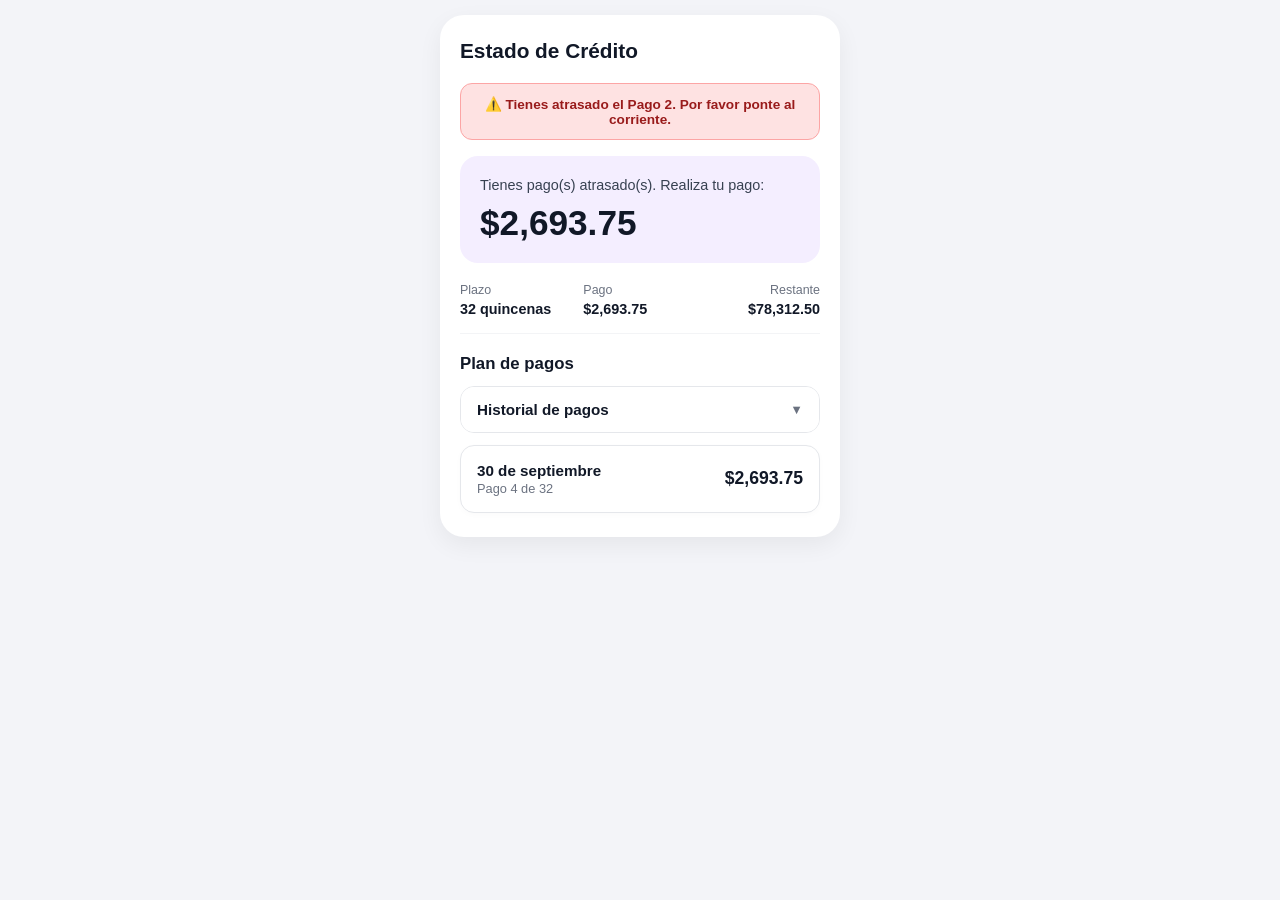
==== index.html @ d4b44040 "Add history date styling and update payment history display" ====
<!DOCTYPE html>
<html lang="es">
<head>
  <meta charset="UTF-8">
  <meta name="viewport" content="width=device-width, initial-scale=1.0">
  <title>Estado de Crédito</title>
  <style>
    * {
      box-sizing: border-box;
      margin: 0;
      padding: 0;
      font-family: -apple-system, BlinkMacSystemFont, "Segoe UI", Roboto, Helvetica, Arial, sans-serif;
    }

    body {
      background-color: #f3f4f8;
      color: #1a1a1a;
      display: flex;
      justify-content: center;
      align-items: flex-start;
      min-height: 100vh;
      padding: 15px;
    }

    .app-card {
      background: #ffffff;
      width: 100%;
      max-width: 400px;
      border-radius: 24px;
      padding: 24px 20px;
      box-shadow: 0 8px 24px rgba(0, 0, 0, 0.06);
    }

    .header-title {
      font-size: 1.3rem;
      font-weight: 700;
      color: #111827;
      margin-bottom: 20px;
    }

    /* TARJETA DESTACADA LILA */
    .hero-box {
      background-color: #f4eeff;
      border-radius: 18px;
      padding: 20px;
      margin-bottom: 20px;
    }

    .hero-text {
      font-size: 0.9rem;
      color: #374151;
      font-weight: 500;
      line-height: 1.3;
      margin-bottom: 8px;
    }

    .hero-price {
      font-size: 2.2rem;
      font-weight: 800;
      color: #111827;
    }

    /* RESUMEN DE 3 COLUMNAS */
    .summary-grid {
      display: grid;
      grid-template-columns: repeat(3, 1fr);
      gap: 10px;
      border-bottom: 1px solid #f3f4f6;
      padding-bottom: 16px;
      margin-bottom: 20px;
    }

    .summary-item .label {
      font-size: 0.78rem;
      color: #6b7280;
      margin-bottom: 4px;
    }

    .summary-item .val {
      font-size: 0.9rem;
      font-weight: 700;
      color: #111827;
    }

    /* PLAN DE PAGOS */
    .section-label {
      font-size: 1.05rem;
      font-weight: 700;
      color: #111827;
      margin-bottom: 12px;
    }

    /* DESPLEGABLE DE HISTORIAL */
    .dropdown-container {
      border: 1px solid #e5e7eb;
      border-radius: 14px;
      overflow: hidden;
      margin-bottom: 12px;
      background: #ffffff;
    }

    .dropdown-btn {
      width: 100%;
      padding: 14px 16px;
      background: #ffffff;
      border: none;
      display: flex;
      justify-content: space-between;
      align-items: center;
      font-size: 0.95rem;
      font-weight: 600;
      color: #111827;
      cursor: pointer;
    }

    .dropdown-btn span.arrow {
      font-size: 0.8rem;
      transition: transform 0.3s ease;
      color: #6b7280;
    }

    .dropdown-btn.active span.arrow {
      transform: rotate(180deg);
    }

    .dropdown-content {
      display: none;
      border-top: 1px solid #f3f4f6;
      background-color: #fafafa;
    }

    .history-item {
      padding: 12px 16px;
      display: flex;
      justify-content: space-between;
      align-items: center;
      border-bottom: 1px solid #f3f4f6;
    }

    .history-item:last-child {
      border-bottom: none;
    }

    .history-status-paid {
      font-size: 0.75rem;
      color: #059669;
      font-weight: 600;
    }

    .history-status-pending {
      font-size: 0.75rem;
      color: #dc2626;
      font-weight: 700;
    }

    .history-date {
      font-size: 0.75rem;
      color: #6b7280;
      margin-top: 2px;
    }

    /* PAGO ACTUAL */
    .payment-card {
      border: 1px solid #e5e7eb;
      background-color: #ffffff;
      border-radius: 14px;
      padding: 16px;
      display: flex;
      justify-content: space-between;
      align-items: center;
      box-shadow: 0 2px 6px rgba(0,0,0,0.02);
    }

    .payment-date {
      font-size: 0.95rem;
      font-weight: 600;
      color: #111827;
    }

    .payment-num {
      font-size: 0.8rem;
      color: #6b7280;
      margin-top: 2px;
    }

    .payment-amount {
      font-size: 1.1rem;
      font-weight: 800;
      color: #111827;
    }

    /* ALERTAS */
    .alerta-atraso {
      background-color: #fee2e2;
      border: 1px solid #fca5a5;
      color: #991b1b;
      padding: 12px;
      border-radius: 12px;
      font-size: 0.85rem;
      font-weight: 600;
      text-align: center;
      margin-bottom: 16px;
    }

    .alerta-incompleto {
      background-color: #fef3c7;
      border: 1px solid #fde68a;
      color: #92400e;
      padding: 12px;
      border-radius: 12px;
      font-size: 0.85rem;
      margin-top: 12px;
    }
  </style>
</head>
<body>

  <div class="app-card">
    <div class="header-title" id="secretTrigger" style="cursor: default; user-select: none;">Estado de Crédito</div>

    <!-- AVISO DE PAGO ATRASADO -->
    <div id="alertaAtraso" class="alerta-atraso" style="display: none;">
      ⚠️ Tienes atrasado el <strong id="pagoAtrasadoTexto">Pago 1</strong>. Por favor ponte al corriente.
    </div>

    <!-- TARJETA DESTACADA LILA -->
    <div class="hero-box">
      <div class="hero-text" id="displayAviso">Recuerda realizar tu pago quincenal puntualmente.</div>
      <div class="hero-price" id="displayMontoPagar">$0.00</div>
    </div>

    <!-- RESUMEN DE DATOS -->
    <div class="summary-grid">
      <div class="summary-item">
        <div class="label">Plazo</div>
        <div class="val">32 quincenas</div>
      </div>
      <div class="summary-item">
        <div class="label">Pago</div>
        <div class="val" id="displayMontoQuincenal">$0.00</div>
      </div>
      <div class="summary-item" style="text-align: right;">
        <div class="label">Restante</div>
        <div class="val" id="displaySaldo">$0.00</div>
      </div>
    </div>

    <!-- PLAN DE PAGOS -->
    <div class="section-label">Plan de pagos</div>

    <!-- DESPLEGABLE HISTORIAL DE PAGOS -->
    <div class="dropdown-container" id="containerPagosRealizados" style="display: none;">
      <button class="dropdown-btn" onclick="togglePagos()">
        <span>Historial de pagos</span>
        <span class="arrow">▼</span>
      </button>
      <div class="dropdown-content" id="listaPagosRealizados">
        <!-- Se insertan con JavaScript -->
      </div>
    </div>

    <!-- PAGO VIGENTE O PENDIENTE -->
    <div class="payment-card">
      <div>
        <div class="payment-date" id="displayFecha">--</div>
        <div class="payment-num" id="displayPagoNum">Pago -- de 32</div>
      </div>
      <div class="payment-amount" id="displayMontoTarjeta">$0.00</div>
    </div>

    <!-- AVISO DE PAGO INCOMPLETO -->
    <div id="alertaIncompleto" class="alerta-incompleto" style="display: none;">
      📌 <strong>Abono incompleto:</strong> <span id="displayIncompleto">--</span>
    </div>
  </div>

  <script>
    fetch('datos.json?v=' + new Date().getTime())
      .then(response => response.json())
      .then(data => {
        const formatoMoneda = new Intl.NumberFormat('es-MX', {
          style: 'currency',
          currency: 'MXN'
        });

        const montoFormateado = formatoMoneda.format(data.montoPagar);
        const saldoFormateado = formatoMoneda.format(data.saldoActual);

        document.getElementById('displaySaldo').innerText = saldoFormateado;
        document.getElementById('displayPagoNum').innerText = `Pago ${data.pagoActual} de 32`;
        document.getElementById('displayFecha').innerText = data.fechaPago;
        document.getElementById('displayMontoPagar').innerText = montoFormateado;
        document.getElementById('displayMontoQuincenal').innerText = montoFormateado;
        document.getElementById('displayMontoTarjeta').innerText = montoFormateado;

        const faltantes = data.pagosFaltantes || [];
        const fechasHistorial = data.fechasPagos || {};

        // Generar lista desplegable
        const numPago = parseInt(data.pagoActual) || 1;
        if (numPago > 1 || faltantes.length > 0) {
          const container = document.getElementById('containerPagosRealizados');
          const lista = document.getElementById('listaPagosRealizados');
          container.style.display = 'block';

          let htmlItems = '';
          for (let i = 1; i < numPago; i++) {
            const esFaltante = faltantes.includes(i);
            const fechaRealizado = fechasHistorial[i] || '';

            if (esFaltante) {
              htmlItems += `
                <div class="history-item" style="background-color: #fef2f2;">
                  <div>
                    <div style="font-size: 0.9rem; font-weight: 600; color: #991b1b;">Pago ${i} de 32</div>
                    <div class="history-status-pending">❌ Pendiente / No realizado</div>
                  </div>
                  <div style="font-size: 0.95rem; font-weight: 700; color: #991b1b;">${montoFormateado}</div>
                </div>
              `;
            } else {
              htmlItems += `
                <div class="history-item">
                  <div>
                    <div style="font-size: 0.9rem; font-weight: 600; color: #374151;">Pago ${i} de 32</div>
                    <div class="history-status-paid">✓ Realizado</div>
                    ${fechaRealizado ? `<div class="history-date">${fechaRealizado}</div>` : ''}
                  </div>
                  <div style="font-size: 0.95rem; font-weight: 700; color: #374151;">${montoFormateado}</div>
                </div>
              `;
            }
          }
          lista.innerHTML = htmlItems;
        }

        // Manejo de alertas
        if (data.pagoAtrasado) {
          const detalleAtraso = data.pagoAtrasadoNum || `Pago ${data.pagoActual}`;
          const textoFinal = detalleAtraso.toString().toLowerCase().startsWith('pago') 
            ? detalleAtraso 
            : `Pago ${detalleAtraso}`;

          document.getElementById('pagoAtrasadoTexto').innerText = textoFinal;
          document.getElementById('alertaAtraso').style.display = 'block';
          document.getElementById('displayAviso').innerText = 'Tienes pago(s) atrasado(s). Realiza tu pago:';
        } else {
          document.getElementById('alertaAtraso').style.display = 'none';
          document.getElementById('displayAviso').innerText = 'Recuerda realizar tu pago quincenal puntualmente.';
        }

        if (data.pagoIncompleto && data.montoFaltante > 0) {
          const faltante = formatoMoneda.format(data.montoFaltante);
          document.getElementById('displayIncompleto').innerText = `Restan ${faltante} pendientes de cubrir.`;
          document.getElementById('alertaIncompleto').style.display = 'block';
        } else {
          document.getElementById('alertaIncompleto').style.display = 'none';
        }
      })
      .catch(error => console.error('Error al cargar datos:', error));

    function togglePagos() {
      const content = document.getElementById('listaPagosRealizados');
      const btn = document.querySelector('.dropdown-btn');
      if (content.style.display === 'block') {
        content.style.display = 'none';
        btn.classList.remove('active');
      } else {
        content.style.display = 'block';
        btn.classList.add('active');
      }
    }

    // Acceso Secreto: 3 clics rápidos
    let clicks = 0;
    document.getElementById('secretTrigger').addEventListener('click', () => {
      clicks++;
      if (clicks === 3) window.location.href = 'admin.html';
      setTimeout(() => { clicks = 0; }, 2000);
    });
  </script>
</body>
</html>
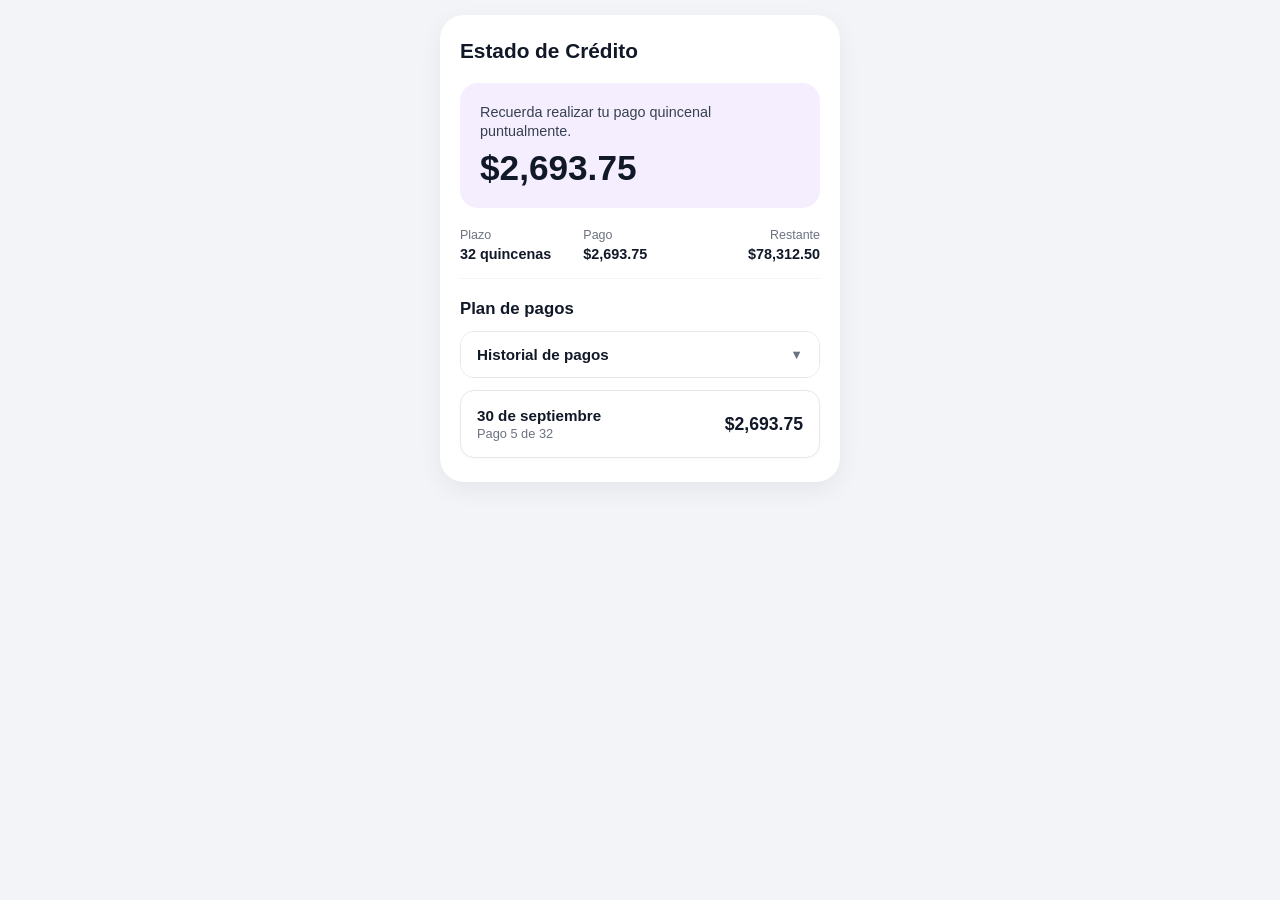
==== commit d78680eb: "Remove overdue payment alert from index.html Removed overdue payment alert from the credit status se" ====
--- a/index.html
+++ b/index.html
@@ -218,10 +218,6 @@
   <div class="app-card">
     <div class="header-title" id="secretTrigger" style="cursor: default; user-select: none;">Estado de Crédito</div>
 
-    <!-- AVISO DE PAGO ATRASADO -->
-    <div id="alertaAtraso" class="alerta-atraso" style="display: none;">
-      ⚠️ Tienes atrasado el <strong id="pagoAtrasadoTexto">Pago 1</strong>. Por favor ponte al corriente.
-    </div>
 
     <!-- TARJETA DESTACADA LILA -->
     <div class="hero-box">
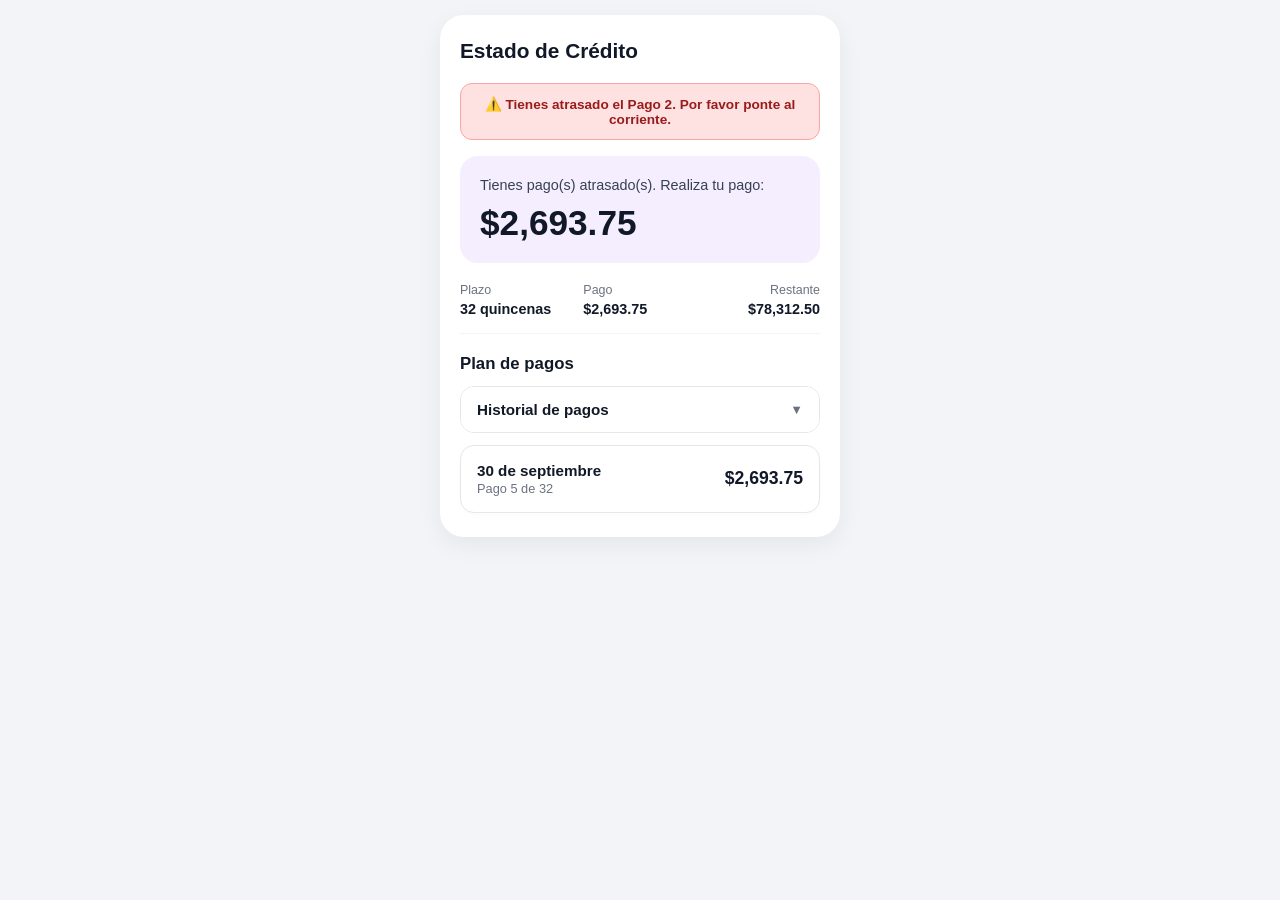
==== commit 2cdd3a6e: "Add overdue payment alert to index.html" ====
--- a/index.html
+++ b/index.html
@@ -218,6 +218,10 @@
   <div class="app-card">
     <div class="header-title" id="secretTrigger" style="cursor: default; user-select: none;">Estado de Crédito</div>
 
+    <!-- AVISO DE PAGO ATRASADO -->
+    <div id="alertaAtraso" class="alerta-atraso" style="display: none;">
+      ⚠️ Tienes atrasado el <strong id="pagoAtrasadoTexto">Pago 1</strong>. Por favor ponte al corriente.
+    </div>
 
     <!-- TARJETA DESTACADA LILA -->
     <div class="hero-box">
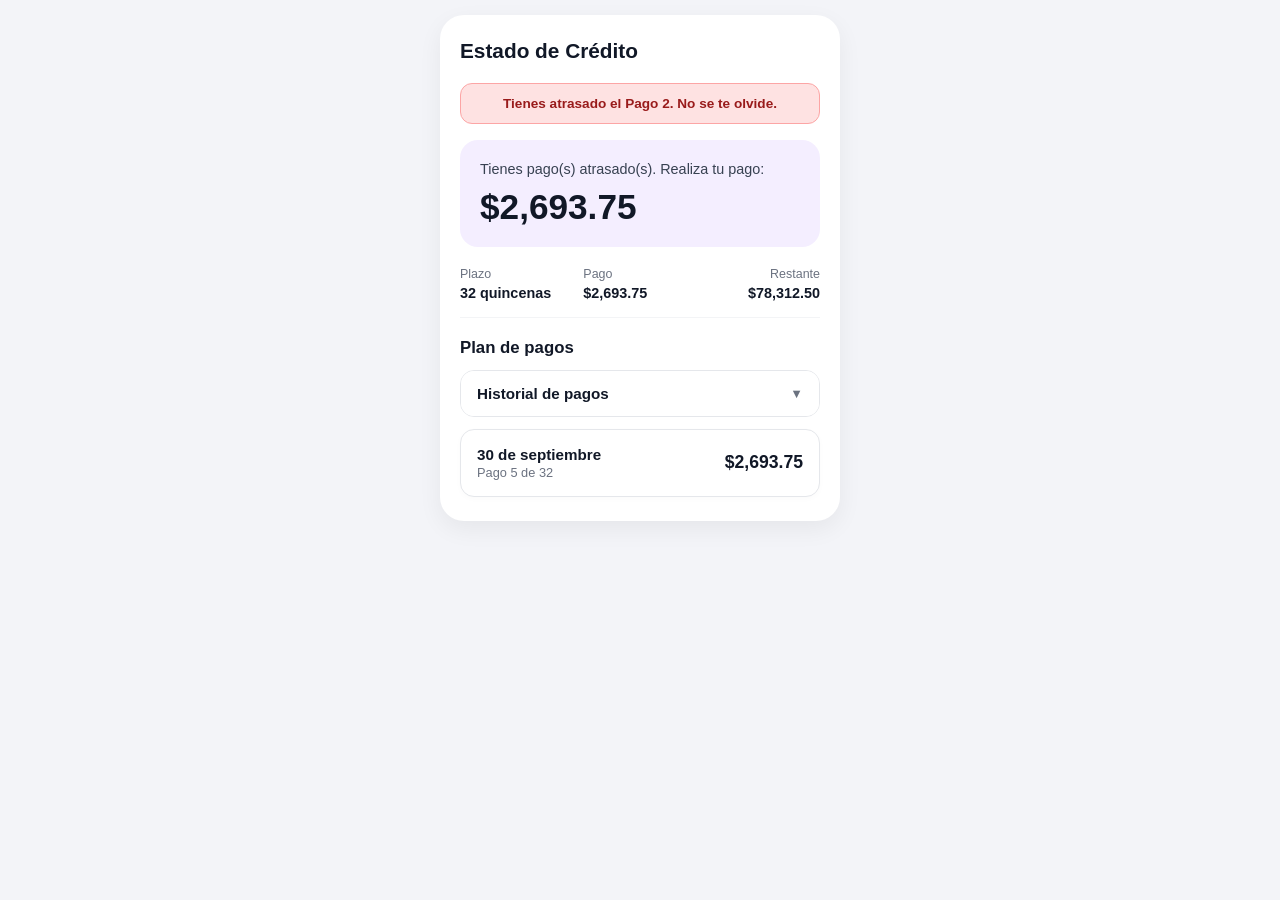
==== commit aff9dfb1: "Update overdue payment alert message" ====
--- a/index.html
+++ b/index.html
@@ -220,7 +220,7 @@
 
     <!-- AVISO DE PAGO ATRASADO -->
     <div id="alertaAtraso" class="alerta-atraso" style="display: none;">
-      ⚠️ Tienes atrasado el <strong id="pagoAtrasadoTexto">Pago 1</strong>. Por favor ponte al corriente.
+      Tienes atrasado el <strong id="pagoAtrasadoTexto">Pago 1</strong>. No se te olvide.
     </div>
 
     <!-- TARJETA DESTACADA LILA -->
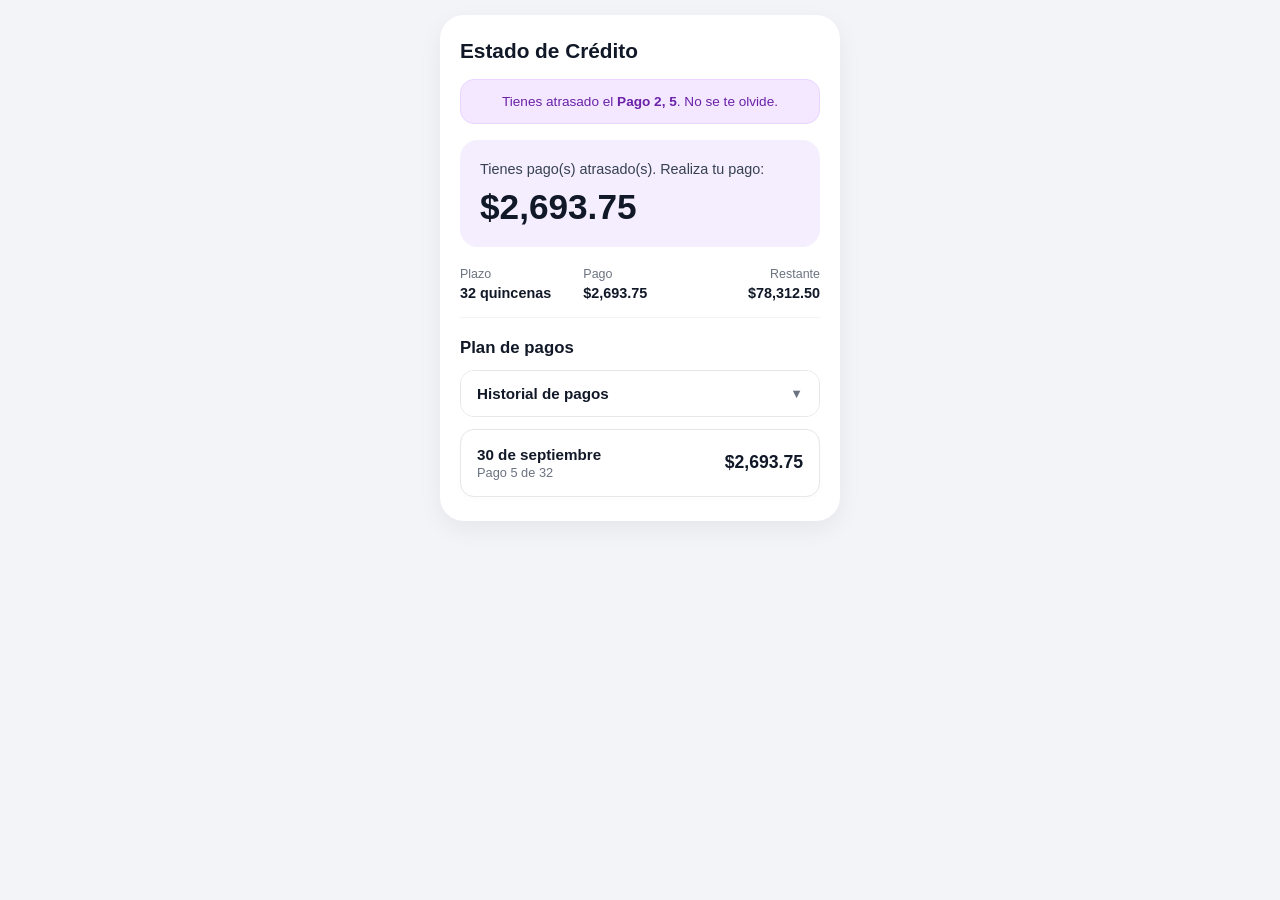
==== commit 6f9a475e: "Refactor alert styles and update payment notice" ====
--- a/index.html
+++ b/index.html
@@ -35,10 +35,23 @@
       font-size: 1.3rem;
       font-weight: 700;
       color: #111827;
-      margin-bottom: 20px;
-    }
-
-    /* TARJETA DESTACADA LILA */
+      margin-bottom: 16px;
+    }
+
+    /* NUEVO ESTILO: MORADO PASTEL / LILA SUAVE */
+    .alerta-suave {
+      background-color: #f3e8ff;
+      border: 1px solid #e9d5ff;
+      color: #6b21a8;
+      padding: 12px 14px;
+      border-radius: 14px;
+      font-size: 0.85rem;
+      text-align: center;
+      line-height: 1.4;
+      margin-bottom: 16px;
+      font-weight: 500;
+    }
+
     .hero-box {
       background-color: #f4eeff;
       border-radius: 18px;
@@ -60,7 +73,6 @@
       color: #111827;
     }
 
-    /* RESUMEN DE 3 COLUMNAS */
     .summary-grid {
       display: grid;
       grid-template-columns: repeat(3, 1fr);
@@ -82,7 +94,6 @@
       color: #111827;
     }
 
-    /* PLAN DE PAGOS */
     .section-label {
       font-size: 1.05rem;
       font-weight: 700;
@@ -90,7 +101,6 @@
       margin-bottom: 12px;
     }
 
-    /* DESPLEGABLE DE HISTORIAL */
     .dropdown-container {
       border: 1px solid #e5e7eb;
       border-radius: 14px;
@@ -159,7 +169,6 @@
       margin-top: 2px;
     }
 
-    /* PAGO ACTUAL */
     .payment-card {
       border: 1px solid #e5e7eb;
       background-color: #ffffff;
@@ -189,19 +198,6 @@
       color: #111827;
     }
 
-    /* ALERTAS */
-    .alerta-atraso {
-      background-color: #fee2e2;
-      border: 1px solid #fca5a5;
-      color: #991b1b;
-      padding: 12px;
-      border-radius: 12px;
-      font-size: 0.85rem;
-      font-weight: 600;
-      text-align: center;
-      margin-bottom: 16px;
-    }
-
     .alerta-incompleto {
       background-color: #fef3c7;
       border: 1px solid #fde68a;
@@ -218,14 +214,14 @@
   <div class="app-card">
     <div class="header-title" id="secretTrigger" style="cursor: default; user-select: none;">Estado de Crédito</div>
 
-    <!-- AVISO DE PAGO ATRASADO -->
-    <div id="alertaAtraso" class="alerta-atraso" style="display: none;">
-      Tienes atrasado el <strong id="pagoAtrasadoTexto">Pago 1</strong>. No se te olvide.
+    <!-- AVISO SUPERIOR CON EL NUEVO ESTILO SUAVE -->
+    <div id="bannerAtrasado" class="alerta-suave" style="display: none;">
+      Tienes atrasado el <strong id="pagoAtrasadoTexto">Pago</strong>. No se te olvide.
     </div>
 
     <!-- TARJETA DESTACADA LILA -->
     <div class="hero-box">
-      <div class="hero-text" id="displayAviso">Recuerda realizar tu pago quincenal puntualmente.</div>
+      <div class="hero-text" id="displayAviso">Tienes pago(s) atrasado(s). Realiza tu pago:</div>
       <div class="hero-price" id="displayMontoPagar">$0.00</div>
     </div>
 
@@ -292,6 +288,21 @@
         document.getElementById('displayMontoPagar').innerText = montoFormateado;
         document.getElementById('displayMontoQuincenal').innerText = montoFormateado;
         document.getElementById('displayMontoTarjeta').innerText = montoFormateado;
+
+        // Manejo del banner superior suave
+        if (data.pagoAtrasado) {
+          const detalleAtraso = data.pagoAtrasadoNum || `Pago ${data.pagoActual}`;
+          const textoFinal = detalleAtraso.toString().toLowerCase().startsWith('pago') 
+            ? detalleAtraso 
+            : `Pago ${detalleAtraso}`;
+
+          document.getElementById('pagoAtrasadoTexto').innerText = textoFinal;
+          document.getElementById('bannerAtrasado').style.display = 'block';
+          document.getElementById('displayAviso').innerText = 'Tienes pago(s) atrasado(s). Realiza tu pago:';
+        } else {
+          document.getElementById('bannerAtrasado').style.display = 'none';
+          document.getElementById('displayAviso').innerText = 'Recuerda realizar tu pago quincenal puntualmente.';
+        }
 
         const faltantes = data.pagosFaltantes || [];
         const fechasHistorial = data.fechasPagos || {};
@@ -334,21 +345,6 @@
           lista.innerHTML = htmlItems;
         }
 
-        // Manejo de alertas
-        if (data.pagoAtrasado) {
-          const detalleAtraso = data.pagoAtrasadoNum || `Pago ${data.pagoActual}`;
-          const textoFinal = detalleAtraso.toString().toLowerCase().startsWith('pago') 
-            ? detalleAtraso 
-            : `Pago ${detalleAtraso}`;
-
-          document.getElementById('pagoAtrasadoTexto').innerText = textoFinal;
-          document.getElementById('alertaAtraso').style.display = 'block';
-          document.getElementById('displayAviso').innerText = 'Tienes pago(s) atrasado(s). Realiza tu pago:';
-        } else {
-          document.getElementById('alertaAtraso').style.display = 'none';
-          document.getElementById('displayAviso').innerText = 'Recuerda realizar tu pago quincenal puntualmente.';
-        }
-
         if (data.pagoIncompleto && data.montoFaltante > 0) {
           const faltante = formatoMoneda.format(data.montoFaltante);
           document.getElementById('displayIncompleto').innerText = `Restan ${faltante} pendientes de cubrir.`;
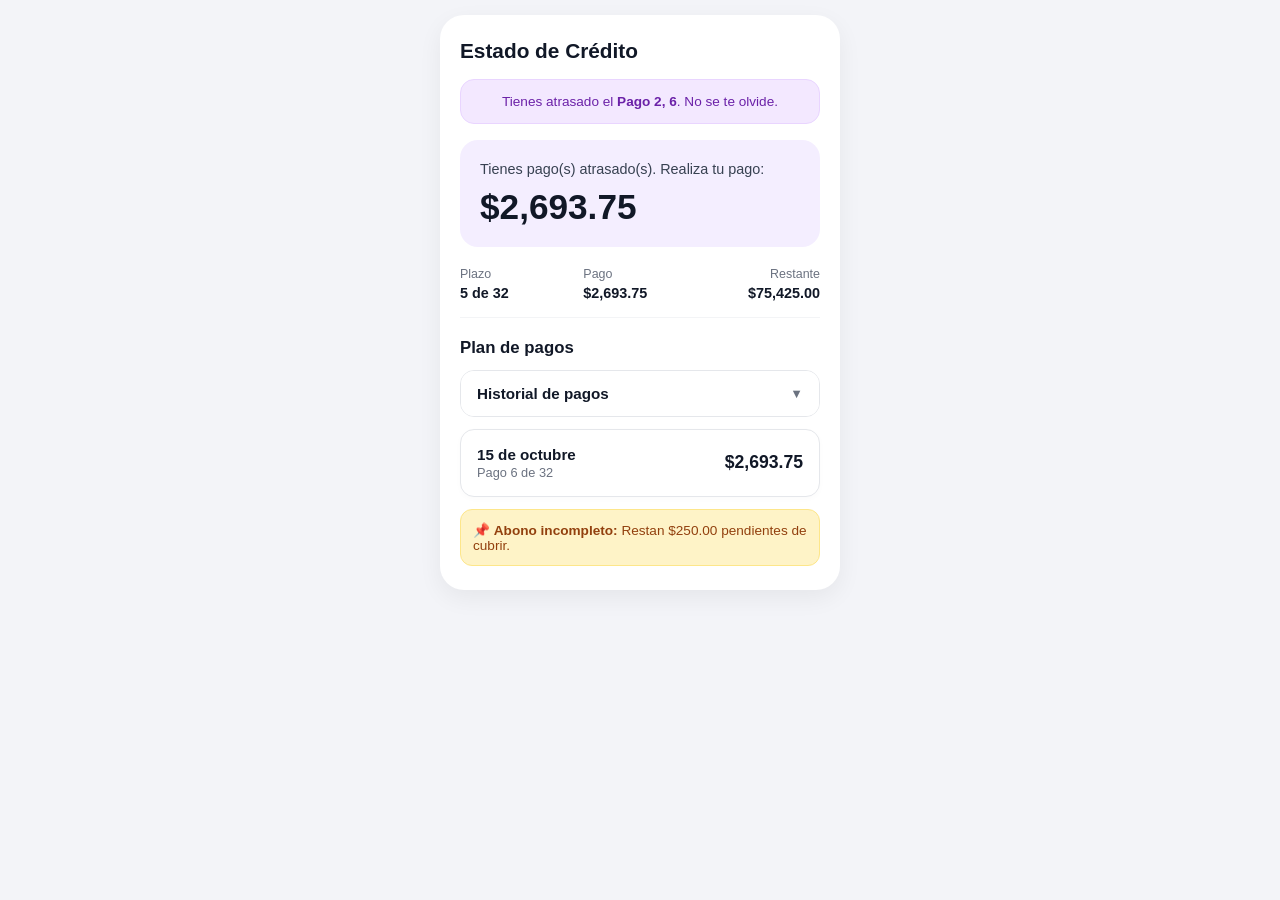
==== commit 76723c5b: "Refactor comments and update display logic" ====
--- a/index.html
+++ b/index.html
@@ -38,7 +38,7 @@
       margin-bottom: 16px;
     }
 
-    /* NUEVO ESTILO: MORADO PASTEL / LILA SUAVE */
+    /* ESTILO MORADO PASTEL / LILA SUAVE */
     .alerta-suave {
       background-color: #f3e8ff;
       border: 1px solid #e9d5ff;
@@ -214,7 +214,7 @@
   <div class="app-card">
     <div class="header-title" id="secretTrigger" style="cursor: default; user-select: none;">Estado de Crédito</div>
 
-    <!-- AVISO SUPERIOR CON EL NUEVO ESTILO SUAVE -->
+    <!-- AVISO SUPERIOR SUAVE -->
     <div id="bannerAtrasado" class="alerta-suave" style="display: none;">
       Tienes atrasado el <strong id="pagoAtrasadoTexto">Pago</strong>. No se te olvide.
     </div>
@@ -229,7 +229,7 @@
     <div class="summary-grid">
       <div class="summary-item">
         <div class="label">Plazo</div>
-        <div class="val">32 quincenas</div>
+        <div class="val" id="displayPlazo">0 de 32</div>
       </div>
       <div class="summary-item">
         <div class="label">Pago</div>
@@ -282,6 +282,10 @@
         const montoFormateado = formatoMoneda.format(data.montoPagar);
         const saldoFormateado = formatoMoneda.format(data.saldoActual);
 
+        // Actualizar el valor de Plazo dinámicamente
+        const pagoActual = parseInt(data.pagoActual) || 1;
+        document.getElementById('displayPlazo').innerText = `${pagoActual - 1} de 32`;
+
         document.getElementById('displaySaldo').innerText = saldoFormateado;
         document.getElementById('displayPagoNum').innerText = `Pago ${data.pagoActual} de 32`;
         document.getElementById('displayFecha').innerText = data.fechaPago;
@@ -308,14 +312,13 @@
         const fechasHistorial = data.fechasPagos || {};
 
         // Generar lista desplegable
-        const numPago = parseInt(data.pagoActual) || 1;
-        if (numPago > 1 || faltantes.length > 0) {
+        if (pagoActual > 1 || faltantes.length > 0) {
           const container = document.getElementById('containerPagosRealizados');
           const lista = document.getElementById('listaPagosRealizados');
           container.style.display = 'block';
 
           let htmlItems = '';
-          for (let i = 1; i < numPago; i++) {
+          for (let i = 1; i < pagoActual; i++) {
             const esFaltante = faltantes.includes(i);
             const fechaRealizado = fechasHistorial[i] || '';
 
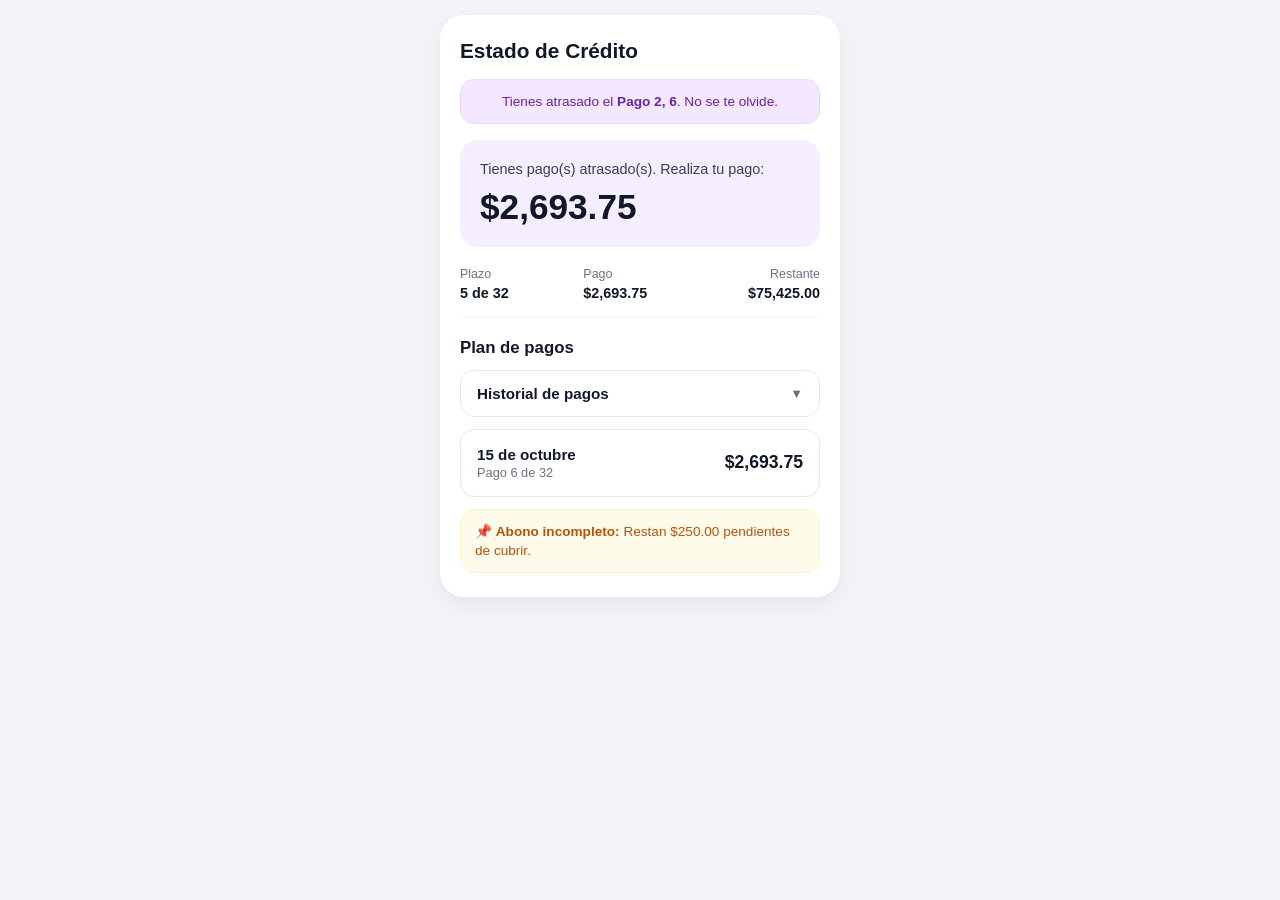
==== commit 8eec2022: "Refine styles and comments for payment notifications Updated styles and comments for payment alerts." ====
--- a/index.html
+++ b/index.html
@@ -38,7 +38,7 @@
       margin-bottom: 16px;
     }
 
-    /* ESTILO MORADO PASTEL / LILA SUAVE */
+    /* ESTILO MORADO PASTEL / LILA SUAVE (PAGOS PENDIENTES) */
     .alerta-suave {
       background-color: #f3e8ff;
       border: 1px solid #e9d5ff;
@@ -198,14 +198,16 @@
       color: #111827;
     }
 
+    /* NUEVO ESTILO AMARILLO PASTEL / CREMA SUAVE (ABONO INCOMPLETO) */
     .alerta-incompleto {
-      background-color: #fef3c7;
-      border: 1px solid #fde68a;
-      color: #92400e;
-      padding: 12px;
-      border-radius: 12px;
+      background-color: #fffbeb;  /* Fondo vainilla/crema muy suave */
+      border: 1px solid #fef3c7;      /* Borde amarillo pastel fino */
+      color: #b45309;               /* Texto miel/marrón cálido legible */
+      padding: 12px 14px;
+      border-radius: 14px;
       font-size: 0.85rem;
       margin-top: 12px;
+      line-height: 1.4;
     }
   </style>
 </head>
@@ -264,7 +266,7 @@
       <div class="payment-amount" id="displayMontoTarjeta">$0.00</div>
     </div>
 
-    <!-- AVISO DE PAGO INCOMPLETO -->
+    <!-- AVISO DE PAGO INCOMPLETO EN AMARILLO PASTEL -->
     <div id="alertaIncompleto" class="alerta-incompleto" style="display: none;">
       📌 <strong>Abono incompleto:</strong> <span id="displayIncompleto">--</span>
     </div>
@@ -282,7 +284,6 @@
         const montoFormateado = formatoMoneda.format(data.montoPagar);
         const saldoFormateado = formatoMoneda.format(data.saldoActual);
 
-        // Actualizar el valor de Plazo dinámicamente
         const pagoActual = parseInt(data.pagoActual) || 1;
         document.getElementById('displayPlazo').innerText = `${pagoActual - 1} de 32`;
 
@@ -293,7 +294,6 @@
         document.getElementById('displayMontoQuincenal').innerText = montoFormateado;
         document.getElementById('displayMontoTarjeta').innerText = montoFormateado;
 
-        // Manejo del banner superior suave
         if (data.pagoAtrasado) {
           const detalleAtraso = data.pagoAtrasadoNum || `Pago ${data.pagoActual}`;
           const textoFinal = detalleAtraso.toString().toLowerCase().startsWith('pago') 
@@ -311,7 +311,6 @@
         const faltantes = data.pagosFaltantes || [];
         const fechasHistorial = data.fechasPagos || {};
 
-        // Generar lista desplegable
         if (pagoActual > 1 || faltantes.length > 0) {
           const container = document.getElementById('containerPagosRealizados');
           const lista = document.getElementById('listaPagosRealizados');
@@ -370,7 +369,6 @@
       }
     }
 
-    // Acceso Secreto: 3 clics rápidos
     let clicks = 0;
     document.getElementById('secretTrigger').addEventListener('click', () => {
       clicks++;
